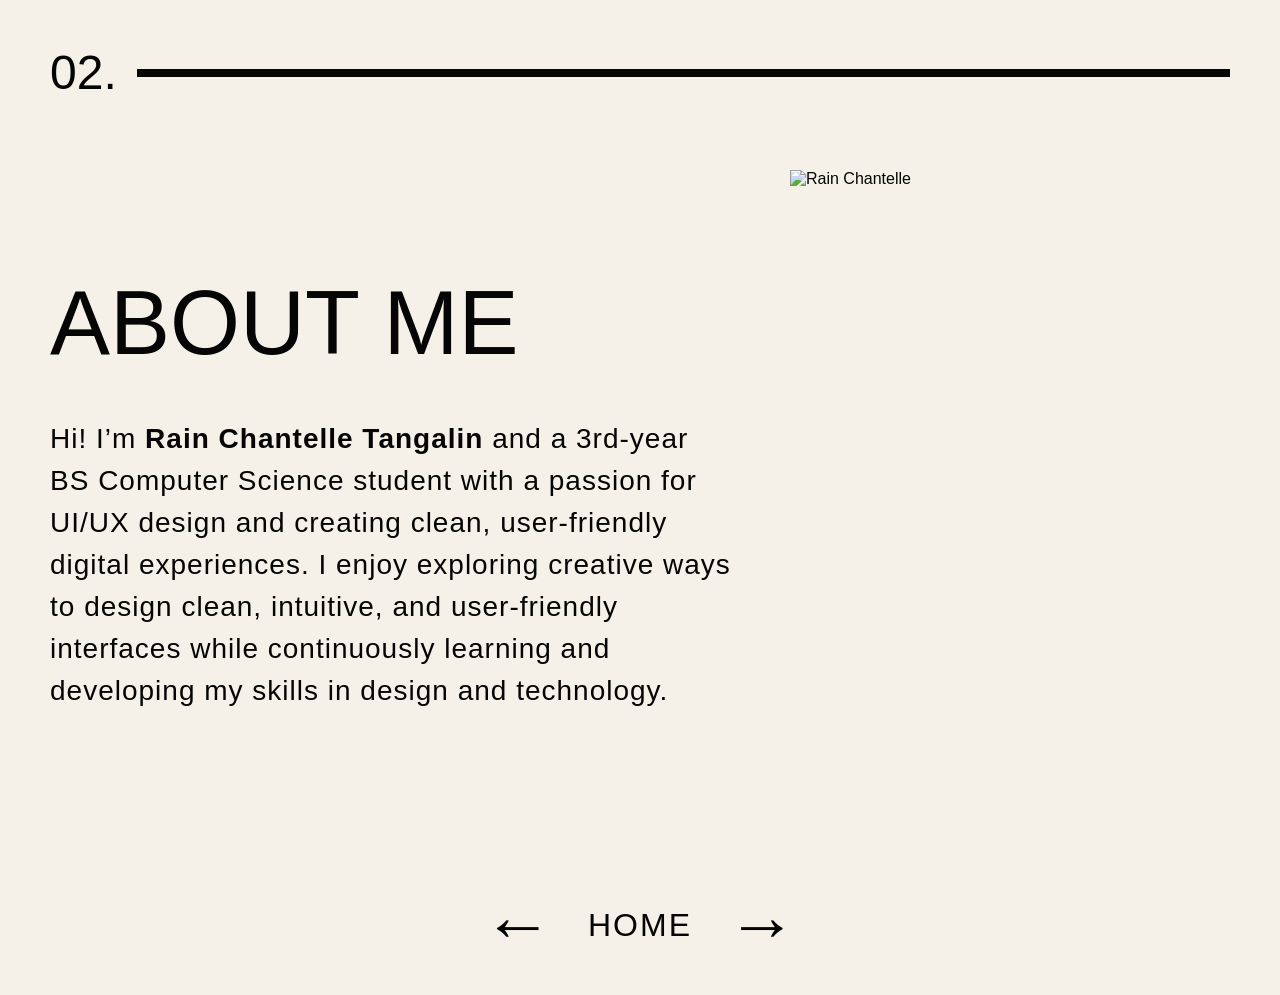
==== about.html @ 41323a63 "Add files via upload" ====
<!DOCTYPE html>
<html lang="en">

<head>
    <meta charset="UTF-8">
    <meta name="viewport" content="width=device-width, initial-scale=1.0">

    <title>About Me - Rain's Portfolio</title>

    <link rel="stylesheet" href="style.css">
</head>

<body>

    <div class="about-page">

        <!-- TOP -->
        <div class="about-top">
            <span class="page-number">02.</span>
            <div class="top-line"></div>
        </div>


        <!-- MAIN CONTENT -->
        <div class="about-content">

            <!-- LEFT -->
            <div class="about-text">

                <h1>ABOUT ME</h1>

                <p>
                    Hi! I’m <strong>Rain Chantelle Tangalin</strong> and
                    a 3rd-year BS Computer Science student with a passion
                    for UI/UX design and creating clean, user-friendly
                    digital experiences. I enjoy exploring creative ways
                    to design clean, intuitive, and user-friendly
                    interfaces while continuously learning and developing
                    my skills in design and technology.
                </p>

            </div>


            <!-- RIGHT -->
            <div class="student-photo">
                <img src="images/rain.png" alt="Rain Chantelle">
            </div>

        </div>


        <!-- BOTTOM NAVIGATION -->
        <div class="about-navigation">

            <a href="index.html">←</a>

            <a href="index.html" class="home-link">
                HOME
            </a>

            <a href="quiz.html">→</a>

        </div>

    </div>

</body>

</html>
---- style.css ----
* {
    margin: 0;
    padding: 0;
    box-sizing: border-box;
}


body {
    background-color: #f5f1e8;
    color: #050505;
    font-family: Arial, Helvetica, sans-serif;
}


/* MAIN PAGE */

.portfolio {
    min-height: 100vh;
    display: flex;
    overflow: hidden;
}


/* LEFT SIDE */

.left-side {
    width: 40%;
    height: 100vh;

    display: flex;
    align-items: center;

    overflow: hidden;
}


.vinyl {
    width: 700px;
    height: 700px;

    object-fit: contain;

    position: relative;
    left: -350px;
}


/* RIGHT SIDE */

.right-side {
    width: 60%;

    padding: 80px 70px 60px 20px;
}


/* TITLE */

h1 {
    font-size: 90px;
    font-weight: 400;

    line-height: 0.9;

    margin-bottom: 70px;
}


h1 span {
    display: block;

    font-size: 55px;
}


/* MENU */

.menu {
    width: 100%;
}


.menu-item {
    display: flex;
    align-items: center;

    width: 100%;

    margin-bottom: 20px;

    text-decoration: none;

    color: #050505;
}


/* NUMBER BOX */

.number {
    width: 95px;
    height: 95px;

    display: flex;
    align-items: center;
    justify-content: center;

    flex-shrink: 0;

    font-size: 28px;
}


/* COLORS */

.home {
    background-color: #e6d5c8;
}

.about {
    background-color: #e7b6b8;
}

.quiz {
    background-color: #bdcfe1;
}

.exam {
    background-color: #ceb7d8;
}

.lab {
    background-color: #c6e3bf;
}


/* MENU TEXT */

.info {
    margin-left: 45px;
}


.title {
    font-size: 36px;
    letter-spacing: 1px;
}


.subtitle {
    margin-top: 4px;

    font-size: 15px;

    color: #888;
    letter-spacing: 1px;
}


/* TIME */

.time {
    margin-left: auto;

    font-size: 28px;
}


/* HOVER */

.menu-item:hover .title {
    text-decoration: underline;
}


.menu-item:hover .number {
    transform: scale(1.05);

    transition: 0.2s;
}


/* ABOUT ME PAGE */

.about-page {
    min-height: 100vh;
    background-color: #f5f1e8;
    padding: 45px 50px 35px;
}


/* TOP */

.about-top {
    display: flex;
    align-items: center;
    width: 100%;
}

.page-number {
    font-size: 48px;
    flex-shrink: 0;
}

.top-line {
    height: 8px;
    background-color: #050505;
    flex: 1;
    margin-left: 20px;
}


/* MAIN CONTENT */

.about-content {
    display: flex;
    justify-content: space-between;
    align-items: center;

    max-width: 1280px;
    margin: 70px auto 0;
}


/* TEXT */

.about-text {
    width: 58%;
}

.about-text h1 {
    font-size: 90px;
    font-weight: 400;
    line-height: 1;

    margin-bottom: 50px;
}

.about-text p {
    font-size: 28px;
    line-height: 1.5;
    letter-spacing: 1px;

    max-width: 700px;
}

.about-text strong {
    font-weight: 700;
}


/* PHOTO */

.student-photo {
    width: 440px;
    height: 650px;
    overflow: hidden;
}

.student-photo img {
    width: 100%;
    height: 100%;

    object-fit: cover;
}


/* BOTTOM NAVIGATION */

.about-navigation {
    display: flex;
    align-items: center;
    justify-content: center;

    gap: 35px;

    margin-top: 70px;
}

.about-navigation a {
    text-decoration: none;
    color: #050505;
}

.about-navigation a:first-child,
.about-navigation a:last-child {
    font-size: 70px;
    line-height: 1;
}

.home-link {
    font-size: 32px;
    letter-spacing: 2px;
}


/* QUIZ PAGE */

.quiz-page {
    min-height: 100vh;
    background-color: #f5f1e8;

    padding: 45px 50px 35px;
}


/* TOP */

.quiz-top {
    display: flex;
    align-items: center;
    width: 100%;
}

.quiz-top .page-number {
    font-size: 48px;
    flex-shrink: 0;
}

.quiz-top .top-line {
    height: 8px;
    background-color: #050505;

    flex: 1;
    margin-left: 20px;
}


/* TITLE */

.quiz-title {
    text-align: center;

    font-size: 90px;
    font-weight: 400;

    margin-top: 65px;
    margin-bottom: 70px;
}


/* QUIZ GRID */

.quiz-grid {
    width: 90%;
    max-width: 1250px;

    margin: 0 auto;

    display: grid;

    grid-template-columns: repeat(3, 1fr);

    gap: 67px 75px;
}


/* QUIZ CARD */

.quiz-card {
    height: 225px;

    background-color: #d9d9d9;
}


/* ACTIVE QUIZ */

.quiz-card.active {
    background-color: #202020;

    border: 3px solid #00c853;

    color: white;

    padding: 14px;
}


/* QUIZ NAME */

.quiz-name {
    font-size: 25px;

    letter-spacing: 1px;
}


/* SCORE */

.quiz-score {
    text-align: center;

    font-size: 25px;

    line-height: 1.35;

    margin-top: 35px;
}


/* DATE */

.quiz-date {
    font-size: 20px;

    color: #d0d0d0;

    letter-spacing: 2px;

    margin-top: 42px;
}


/* BOTTOM NAVIGATION */

.quiz-navigation {
    display: flex;

    align-items: center;
    justify-content: center;

    gap: 35px;

    margin-top: 80px;
}

.quiz-navigation a {
    text-decoration: none;
    color: #050505;
}

.quiz-navigation a:first-child,
.quiz-navigation a:last-child {
    font-size: 70px;
    line-height: 1;
}

.quiz-navigation .home-link {
    font-size: 32px;
    letter-spacing: 2px;
}


/* EXAM PAGE */

.exam-page {
    min-height: 100vh;
    background-color: #f5f1e8;

    padding: 45px 50px 35px;
}


/* TOP */

.exam-top {
    display: flex;
    align-items: center;
    width: 100%;
}

.exam-top .page-number {
    font-size: 48px;
    flex-shrink: 0;
}

.exam-top .top-line {
    height: 8px;
    background-color: #050505;

    flex: 1;
    margin-left: 20px;
}


/* TITLE */

.exam-title {
    text-align: center;

    font-size: 90px;
    font-weight: 400;

    margin-top: 95px;
    margin-bottom: 65px;
}


/* EXAM GRID */

.exam-grid {
    width: 90%;
    max-width: 1250px;

    margin: 0 auto;

    display: grid;

    grid-template-columns: repeat(3, 1fr);

    gap: 75px;
}


/* COLUMN */

.exam-column h2 {
    font-size: 42px;
    font-weight: 400;

    margin-bottom: 10px;
}


/* EXAM CARD */

.exam-card {
    width: 100%;
    height: 330px;

    background-color: #d9d9d9;
}


/* BOTTOM NAVIGATION */

.exam-navigation {
    display: flex;

    align-items: center;
    justify-content: center;

    gap: 35px;

    margin-top: 85px;
}

.exam-navigation a {
    text-decoration: none;
    color: #050505;
}

.exam-navigation a:first-child,
.exam-navigation a:last-child {
    font-size: 70px;
    line-height: 1;
}

.exam-navigation .home-link {
    font-size: 32px;
    letter-spacing: 2px;
}


/* LABORATORY PAGE */

.lab-page {
    min-height: 100vh;
    background-color: #f5f1e8;

    padding: 45px 50px 35px;
}


/* TOP */

.lab-top {
    display: flex;
    align-items: center;
    width: 100%;
}

.lab-top .page-number {
    font-size: 48px;
    flex-shrink: 0;
}

.lab-top .top-line {
    height: 8px;
    background-color: #050505;

    flex: 1;
    margin-left: 20px;
}


/* TITLE */

.lab-title {
    text-align: center;

    font-size: 90px;
    font-weight: 400;

    margin-top: 65px;
    margin-bottom: 70px;
}


/* LAB GRID */

.lab-grid {
    width: 90%;
    max-width: 1250px;

    margin: 0 auto;

    display: grid;

    grid-template-columns: repeat(3, 1fr);

    gap: 67px 75px;
}


/* LAB CARD */

.lab-card {
    height: 225px;

    background-color: #d9d9d9;
}


/* BOTTOM NAVIGATION */

.lab-navigation {
    display: flex;

    align-items: center;
    justify-content: center;

    gap: 35px;

    margin-top: 80px;
}

.lab-navigation a {
    text-decoration: none;
    color: #050505;
}

.lab-navigation a:first-child {
    font-size: 70px;
    line-height: 1;
}

.lab-navigation .home-link {
    font-size: 32px;
    letter-spacing: 2px;
}
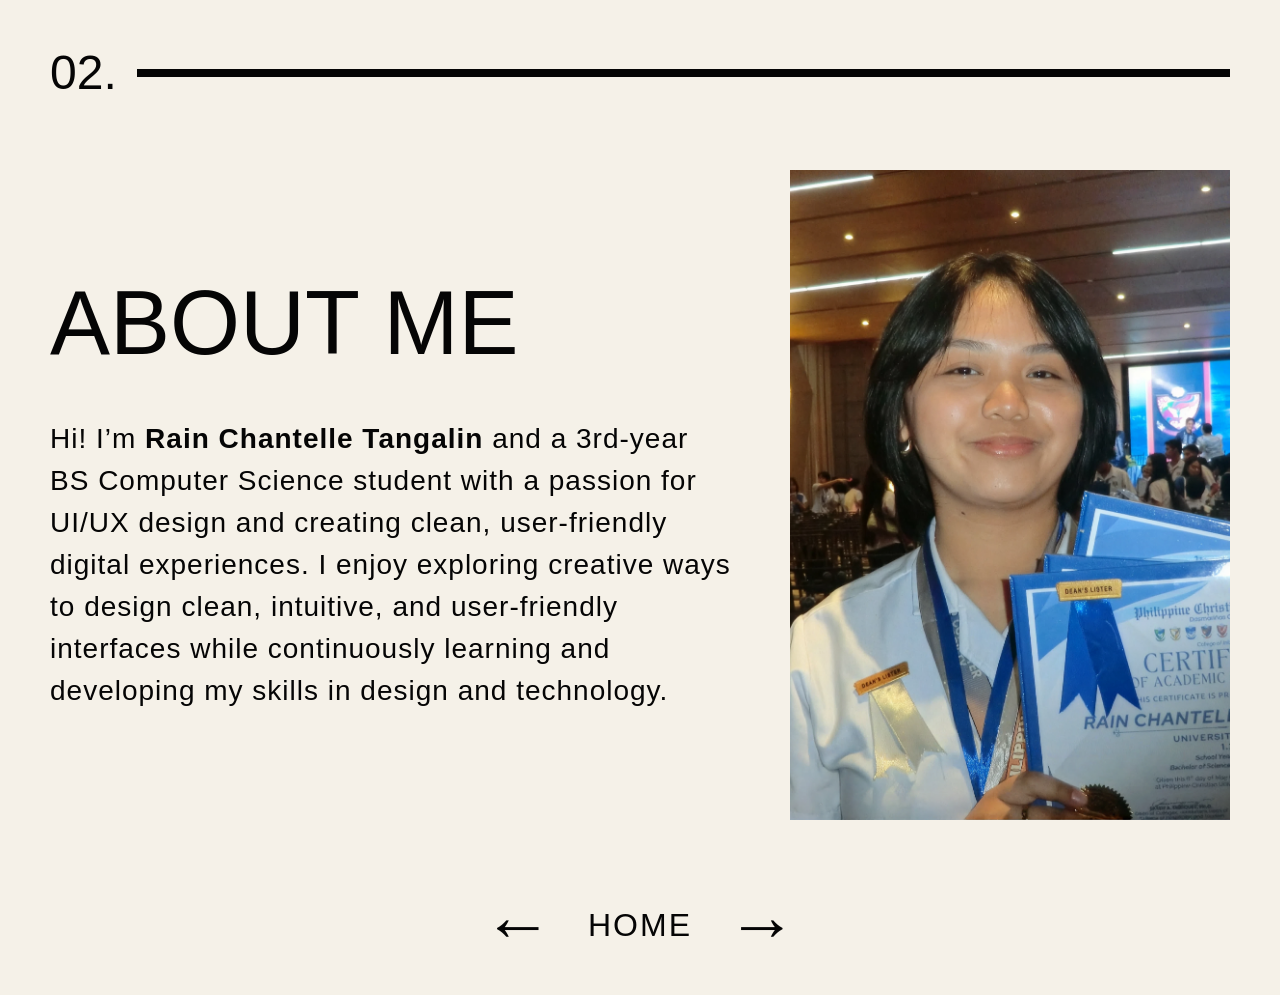
==== commit ecbe847c: "Update about.html" ====
--- a/about.html
+++ b/about.html
@@ -44,7 +44,7 @@
 
             <!-- RIGHT -->
             <div class="student-photo">
-                <img src="images/rain.png" alt="Rain Chantelle">
+                <img src="rain.png" alt="Rain Chantelle">
             </div>
 
         </div>
@@ -67,4 +67,4 @@
 
 </body>
 
-</html>+</html>
